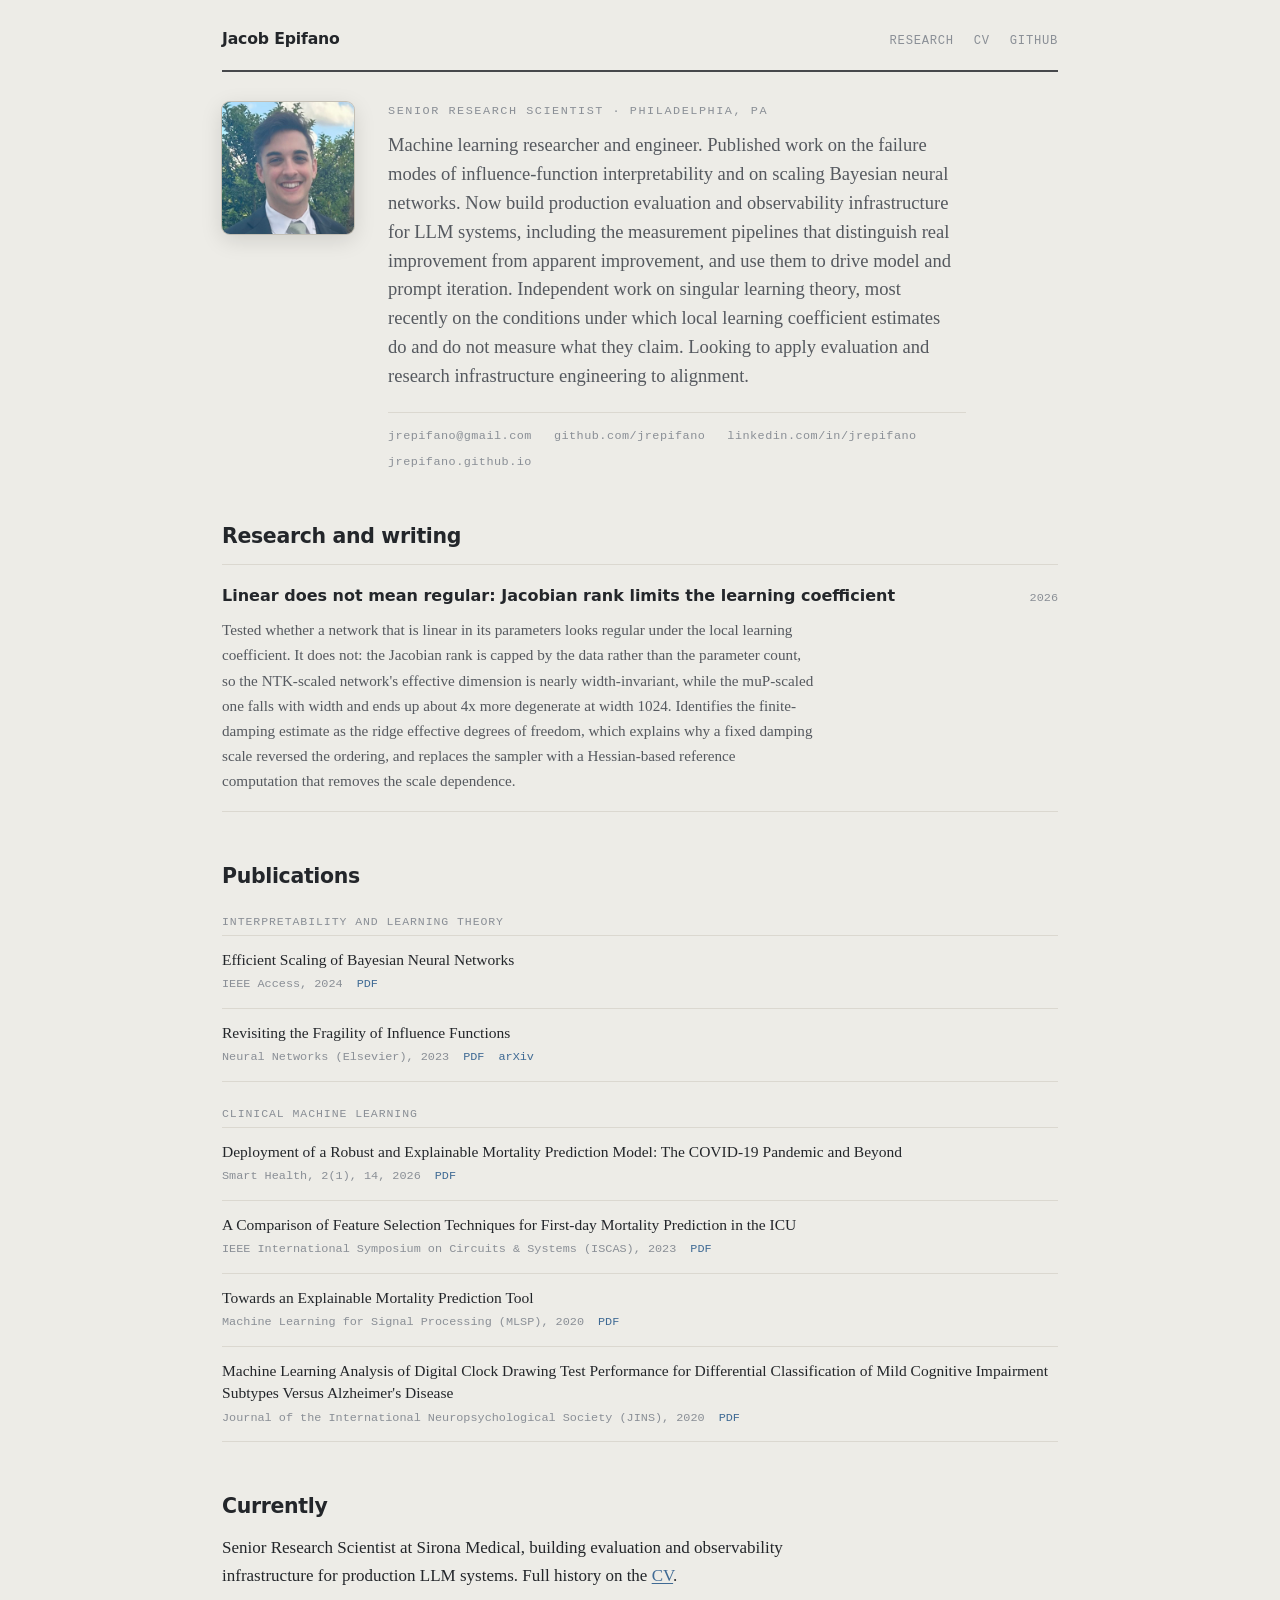
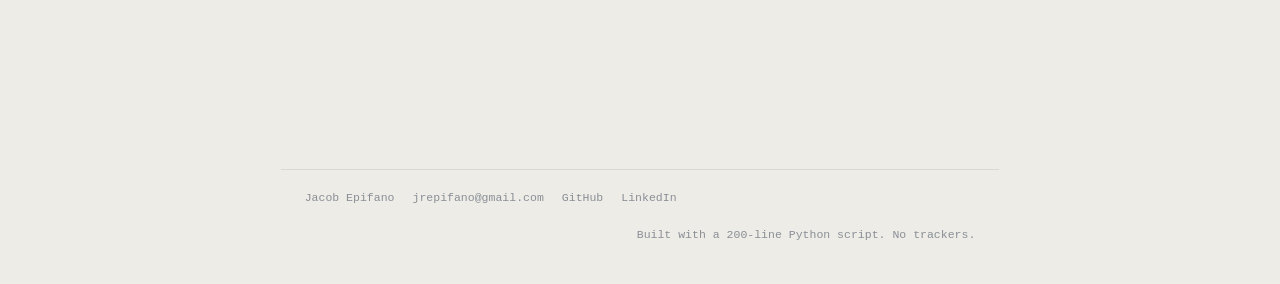
==== index.html @ 595ae956 "Post: add linearisation and matched-loss controls, retitle, soften overclaims Two completed controls" ====
<!doctype html>
<html lang="en">
<head>
<meta charset="utf-8">
<meta name="viewport" content="width=device-width, initial-scale=1">
<title>Jacob Epifano</title>
<meta name="description" content="Jacob Epifano, machine learning researcher and engineer. Evaluation infrastructure for LLM systems, singular learning theory, influence functions and interpretability.">
<meta name="author" content="Jacob Epifano">
<meta property="og:title" content="Jacob Epifano">
<meta property="og:description" content="Jacob Epifano, machine learning researcher and engineer. Evaluation infrastructure for LLM systems, singular learning theory, influence functions and interpretability.">
<meta property="og:type" content="website">
<link rel="stylesheet" href="/assets/site.css">
</head>
<body>
<nav class="nav">
  <a class="home" href="/">Jacob Epifano</a>
  <span class="links"><a href="/research/">Research</a><a href="/cv/">CV</a><a href="https://github.com/jrepifano">GitHub</a></span>
</nav>
<div class="wrap">
<div class="rule-top"></div>
  <h1 class="sr-only">Jacob Epifano, Ph.D.</h1>
  <div class="intro">
    <img class="portrait" src="/assets/headshot.jpg" width="132" height="132"
         alt="Jacob Epifano">
    <div class="intro-text">
      <p class="role">Senior Research Scientist &middot; Philadelphia, PA</p>
      <p class="lede">Machine learning researcher and engineer. Published work on the failure modes of influence-function interpretability and on scaling Bayesian neural networks. Now build production evaluation and observability infrastructure for LLM systems, including the measurement pipelines that distinguish real improvement from apparent improvement, and use them to drive model and prompt iteration. Independent work on singular learning theory, most recently on the conditions under which local learning coefficient estimates do and do not measure what they claim. Looking to apply evaluation and research infrastructure engineering to alignment.</p>
      <div class="contact-row">
        <a href="mailto:jrepifano@gmail.com">jrepifano@gmail.com</a><a href="https://github.com/jrepifano">github.com/jrepifano</a> <a href="https://linkedin.com/in/jrepifano/">linkedin.com/in/jrepifano</a> <a href="https://jrepifano.github.io">jrepifano.github.io</a>
      </div>
    </div>
  </div>

  <section class="block">
    <h2>Research and writing</h2>
    
    <div class="entry">
      <div class="entry-head">
        <div class="t"><a href="/research/llc-jacobian-rank/">Linear does not mean regular: Jacobian rank limits the learning coefficient</a></div>
        <div class="when">2026</div>
      </div>
      <div class="desc">Tested whether a network that is linear in its parameters looks regular under the local learning coefficient. It does not: the Jacobian rank is capped by the data rather than the parameter count, so the NTK-scaled network's effective dimension is nearly width-invariant, while the muP-scaled one falls with width and ends up about 4x more degenerate at width 1024. Identifies the finite-damping estimate as the ridge effective degrees of freedom, which explains why a fixed damping scale reversed the ordering, and replaces the sampler with a Hessian-based reference computation that removes the scale dependence.</div>
    </div>
  </section>

  <section class="block">
    <h2>Publications</h2>
    
    <div class="pubgroup"><div class="g">Interpretability and Learning Theory</div>
      <div class="pub">
        <div class="t">Efficient Scaling of Bayesian Neural Networks</div>
        <div class="m"><span>IEEE Access, 2024</span><a href="/papers/Efficient_Scaling_of_Bayesian_Neural_Networks.pdf">PDF</a></div>
      </div>
      <div class="pub">
        <div class="t">Revisiting the Fragility of Influence Functions</div>
        <div class="m"><span>Neural Networks (Elsevier), 2023</span><a href="/papers/RevisitingFragility.pdf">PDF</a><a href="https://arxiv.org/abs/2303.12922">arXiv</a></div>
      </div></div>
    <div class="pubgroup"><div class="g">Clinical Machine Learning</div>
      <div class="pub">
        <div class="t">Deployment of a Robust and Explainable Mortality Prediction Model: The COVID-19 Pandemic and Beyond</div>
        <div class="m"><span>Smart Health, 2(1), 14, 2026</span><a href="/papers/Mortality_arxiv.pdf">PDF</a></div>
      </div>
      <div class="pub">
        <div class="t">A Comparison of Feature Selection Techniques for First-day Mortality Prediction in the ICU</div>
        <div class="m"><span>IEEE International Symposium on Circuits &amp; Systems (ISCAS), 2023</span><a href="/papers/featureselection.pdf">PDF</a></div>
      </div>
      <div class="pub">
        <div class="t">Towards an Explainable Mortality Prediction Tool</div>
        <div class="m"><span>Machine Learning for Signal Processing (MLSP), 2020</span><a href="/papers/towards.pdf">PDF</a></div>
      </div>
      <div class="pub">
        <div class="t">Machine Learning Analysis of Digital Clock Drawing Test Performance for Differential Classification of Mild Cognitive Impairment Subtypes Versus Alzheimer's Disease</div>
        <div class="m"><span>Journal of the International Neuropsychological Society (JINS), 2020</span><a href="/papers/dCDTmachinelearningMCI.JINS.2020.pdf">PDF</a></div>
      </div></div>
  </section>

  <section class="block">
    <h2>Currently</h2>
    <div class="col">
      <p>Senior Research Scientist at Sirona Medical, building evaluation
      and observability infrastructure for production LLM systems. Full history on
      the <a href="/cv/">CV</a>.</p>
    </div>
  </section>
</div>
<footer class="site">
  <span>Jacob Epifano</span>
  <a href="mailto:jrepifano@gmail.com">jrepifano@gmail.com</a>
  <a href="https://github.com/jrepifano">GitHub</a>
  <a href="https://linkedin.com/in/jrepifano/">LinkedIn</a>
  <span style="margin-left:auto">Built with a 200-line Python script. No trackers.</span>
</footer>
</body>
</html>
---- assets/site.css ----
/* ============================ tokens ============================ */
:root {
  color-scheme: light;
  --ground:      #edece7;   /* warm stone, deliberately not white */
  --surface:     #f6f5f1;
  --sunken:      #e3e1da;
  --ink:         #23262a;   /* soft near-black, not #000 */
  --ink-2:       #55595f;
  --ink-3:       #8a8f96;
  --rule:        #dbd8d0;
  --rule-2:      #c3bfb5;
  --accent:      #3f6a94;   /* slate blue */
  --accent-soft: #e2e8ef;

  --font-display: ui-sans-serif, system-ui, -apple-system, "Segoe UI", sans-serif;
  --font-body: ui-serif, Charter, "Iowan Old Style", Georgia, Cambria, serif;
  --font-mono: ui-monospace, SFMono-Regular, Menlo, Consolas, "Liberation Mono", monospace;

  --measure: 68ch;
  --wide: 104ch;
}
@media (prefers-color-scheme: dark) {
  :root:where(:not([data-theme="light"])) {
    color-scheme: dark;
    --ground: #1c1f23; --surface: #242830; --sunken: #191c20;
    --ink: #e7e9ec; --ink-2: #adb4bd; --ink-3: #7c848d;
    --rule: #2f343b; --rule-2: #414750;
    --accent: #86b0d8; --accent-soft: #1f2a35;
  }
}
:root[data-theme="dark"] {
  color-scheme: dark;
  --ground: #1c1f23; --surface: #242830; --sunken: #191c20;
  --ink: #e7e9ec; --ink-2: #adb4bd; --ink-3: #7c848d;
  --rule: #2f343b; --rule-2: #414750;
  --accent: #86b0d8; --accent-soft: #1f2a35;
}

/* ============================ base ============================ */
* { box-sizing: border-box; }
html { -webkit-text-size-adjust: 100%; }
body {
  margin: 0;
  background: var(--ground);
  color: var(--ink);
  font-family: var(--font-body);
  font-size: 17px;
  line-height: 1.65;
  -webkit-font-smoothing: antialiased;
}
.wrap { max-width: var(--wide); margin: 0 auto; padding: 0 24px 88px; }
.col { max-width: var(--measure); }
p { margin: 0 0 1.1em; }

h1, h2, h3, h4 { font-family: var(--font-display); text-wrap: balance; margin: 0; }
h1 { font-size: clamp(1.9rem, 4.4vw, 2.6rem); line-height: 1.08; letter-spacing: -0.026em;
     font-weight: 640; margin-bottom: 0.5em; }
h1 + .eyebrow { margin-top: -0.25em; }
h2 { font-size: 1.28rem; letter-spacing: -0.016em; font-weight: 620; line-height: 1.25; }
h3 { font-size: 1.0rem; letter-spacing: -0.006em; font-weight: 620; }

a { color: var(--accent); text-decoration-thickness: 1px; text-underline-offset: 2px; }
a:focus-visible, summary:focus-visible {
  outline: 2px solid var(--accent); outline-offset: 3px; border-radius: 3px;
}
.mono { font-family: var(--font-mono); font-variant-numeric: tabular-nums; }
.eyebrow {
  font-family: var(--font-mono); font-size: 0.68rem; letter-spacing: 0.14em;
  text-transform: uppercase; color: var(--ink-3); margin: 0 0 0.7em;
}

/* ============================ site nav ============================ */
.nav {
  max-width: var(--wide); margin: 0 auto;
  padding: 26px 24px 0;
  display: flex; align-items: baseline; gap: 26px; flex-wrap: wrap;
}
.nav .home {
  font-family: var(--font-display); font-weight: 640; font-size: 0.98rem;
  letter-spacing: -0.01em; color: var(--ink); text-decoration: none;
}
.nav .links { display: flex; gap: 20px; margin-left: auto; }
.nav .links a {
  font-family: var(--font-mono); font-size: 0.76rem; letter-spacing: 0.06em;
  color: var(--ink-3); text-decoration: none; text-transform: uppercase;
}
.nav .links a:hover, .nav .links a[aria-current="page"] { color: var(--ink); }
.rule-top { height: 2px; background: var(--ink); opacity: .82; margin: 18px 0 30px; }

/* ============================ landing ============================ */
.sr-only {
  position:absolute; width:1px; height:1px; padding:0; margin:-1px;
  overflow:hidden; clip:rect(0,0,0,0); white-space:nowrap; border:0;
}
.intro { display: flex; gap: 34px; align-items: flex-start; flex-wrap: wrap; }
.portrait {
  width: 132px; height: 132px; flex: none; border-radius: 8px;
  object-fit: cover; display: block;
  box-shadow: 0 0 0 1px var(--rule-2), 0 6px 22px rgba(0,0,0,.13);
}
.intro-text { flex: 1 1 34ch; min-width: 0; max-width: var(--measure); }
.role {
  font-family: var(--font-mono); font-size: .74rem; letter-spacing: .13em;
  text-transform: uppercase; color: var(--ink-3); margin: 0 0 .85em;
}
@media (max-width: 620px) { .portrait { width: 104px; height: 104px; } .intro { gap: 22px; } }
.lede { margin-top: 0; font-size: 1.16rem; line-height: 1.55; color: var(--ink-2); max-width: 62ch; }
.contact-row {
  display: flex; flex-wrap: wrap; gap: 6px 22px;
  font-family: var(--font-mono); font-size: 0.74rem; letter-spacing: 0.04em;
  color: var(--ink-3); margin-top: 22px; padding-top: 14px;
  border-top: 1px solid var(--rule);
}
.contact-row a { color: var(--ink-3); text-decoration: none; }
.contact-row a:hover { color: var(--accent); }

section.block { margin-top: 52px; }
section.block > h2 { margin-bottom: 14px; }

/* ============================ entries ============================ */
.entry { border-top: 1px solid var(--rule); padding: 18px 0; }
.entry:last-child { border-bottom: 1px solid var(--rule); }
.entry-head { display: flex; gap: 16px; align-items: baseline; flex-wrap: wrap; }
.entry-head .t { font-family: var(--font-display); font-weight: 620; font-size: 1.0rem; }
.entry-head .t a { color: var(--ink); text-decoration: none; }
.entry-head .t a:hover { color: var(--accent); }
.entry-head .when {
  margin-left: auto; font-family: var(--font-mono); font-size: 0.74rem;
  color: var(--ink-3); white-space: nowrap;
}
.entry .org { color: var(--ink-2); font-size: 0.95rem; margin-top: 1px; }
.entry .sub {
  font-family: var(--font-mono); font-size: 0.72rem; letter-spacing: 0.06em;
  text-transform: uppercase; color: var(--ink-3); margin: 14px 0 6px;
}
.entry ul { margin: 8px 0 0; padding-left: 1.15em; }
.entry li { margin-bottom: 0.45em; font-size: 0.95rem; line-height: 1.55; }
.entry .desc { font-size: 0.95rem; color: var(--ink-2); margin-top: 8px; max-width: 78ch; }

.skill { border-top: 1px solid var(--rule); padding: 12px 0; }
.skill:last-child { border-bottom: 1px solid var(--rule); }
.skill .k { font-family: var(--font-display); font-weight: 620; font-size: 0.94rem; }
.skill .v { font-size: 0.93rem; color: var(--ink-2); margin-top: 3px; }

.pubgroup { margin-top: 22px; }
.pubgroup > .g {
  font-family: var(--font-mono); font-size: 0.72rem; letter-spacing: 0.08em;
  text-transform: uppercase; color: var(--ink-3); margin-bottom: 4px;
}
.pub { border-top: 1px solid var(--rule); padding: 13px 0; }
.pub:last-child { border-bottom: 1px solid var(--rule); }
.pub .t { font-size: 0.97rem; line-height: 1.45; }
.pub .m {
  font-family: var(--font-mono); font-size: 0.74rem; color: var(--ink-3);
  margin-top: 4px; display: flex; gap: 14px; flex-wrap: wrap;
}
.pub .m a { color: var(--accent); text-decoration: none; }
.pub .m a:hover { text-decoration: underline; }

footer.site {
  max-width: var(--wide); margin: 72px auto 0; padding: 18px 24px 40px;
  border-top: 1px solid var(--rule);
  font-family: var(--font-mono); font-size: 0.72rem; color: var(--ink-3);
  display: flex; gap: 18px; flex-wrap: wrap;
}
footer.site a { color: var(--ink-3); text-decoration: none; }
footer.site a:hover { color: var(--accent); }

@media (max-width: 700px) {
  body { font-size: 16px; }
  .entry-head .when { margin-left: 0; }
  .nav { gap: 14px; }
  .nav .links { margin-left: 0; width: 100%; }
}
@media (prefers-reduced-motion: reduce) {
  * { animation-duration: .01ms !important; transition-duration: .01ms !important; }
}

/* ============================ print (CV to PDF) ============================ */
@media print {
  :root {
    --ground:#fff; --surface:#fff; --ink:#000; --ink-2:#222; --ink-3:#555;
    --rule:#ccc; --rule-2:#999; --accent:#000;
  }
  body { font-size: 10.2pt; line-height: 1.38; background: #fff; }
  .nav, footer.site, .no-print { display: none !important; }
  .wrap { max-width: none; padding: 0; }
  .col { max-width: none; }
  h1 { font-size: 19pt; }
  h2 { font-size: 11.5pt; margin-top: 12pt; }
  section.block { margin-top: 14pt; }
  .entry, .skill, .pub { padding: 6pt 0; break-inside: avoid; }
  .entry li { font-size: 9.6pt; margin-bottom: 2pt; }
  .lede { font-size: 10.4pt; }
  a { text-decoration: none; }
  a[href^="http"]::after { content: " (" attr(href) ")"; font-size: 7.6pt; color: #555; }
  .pub .m a::after, .nav a::after { content: ""; }
  @page { margin: 14mm 13mm; }
}
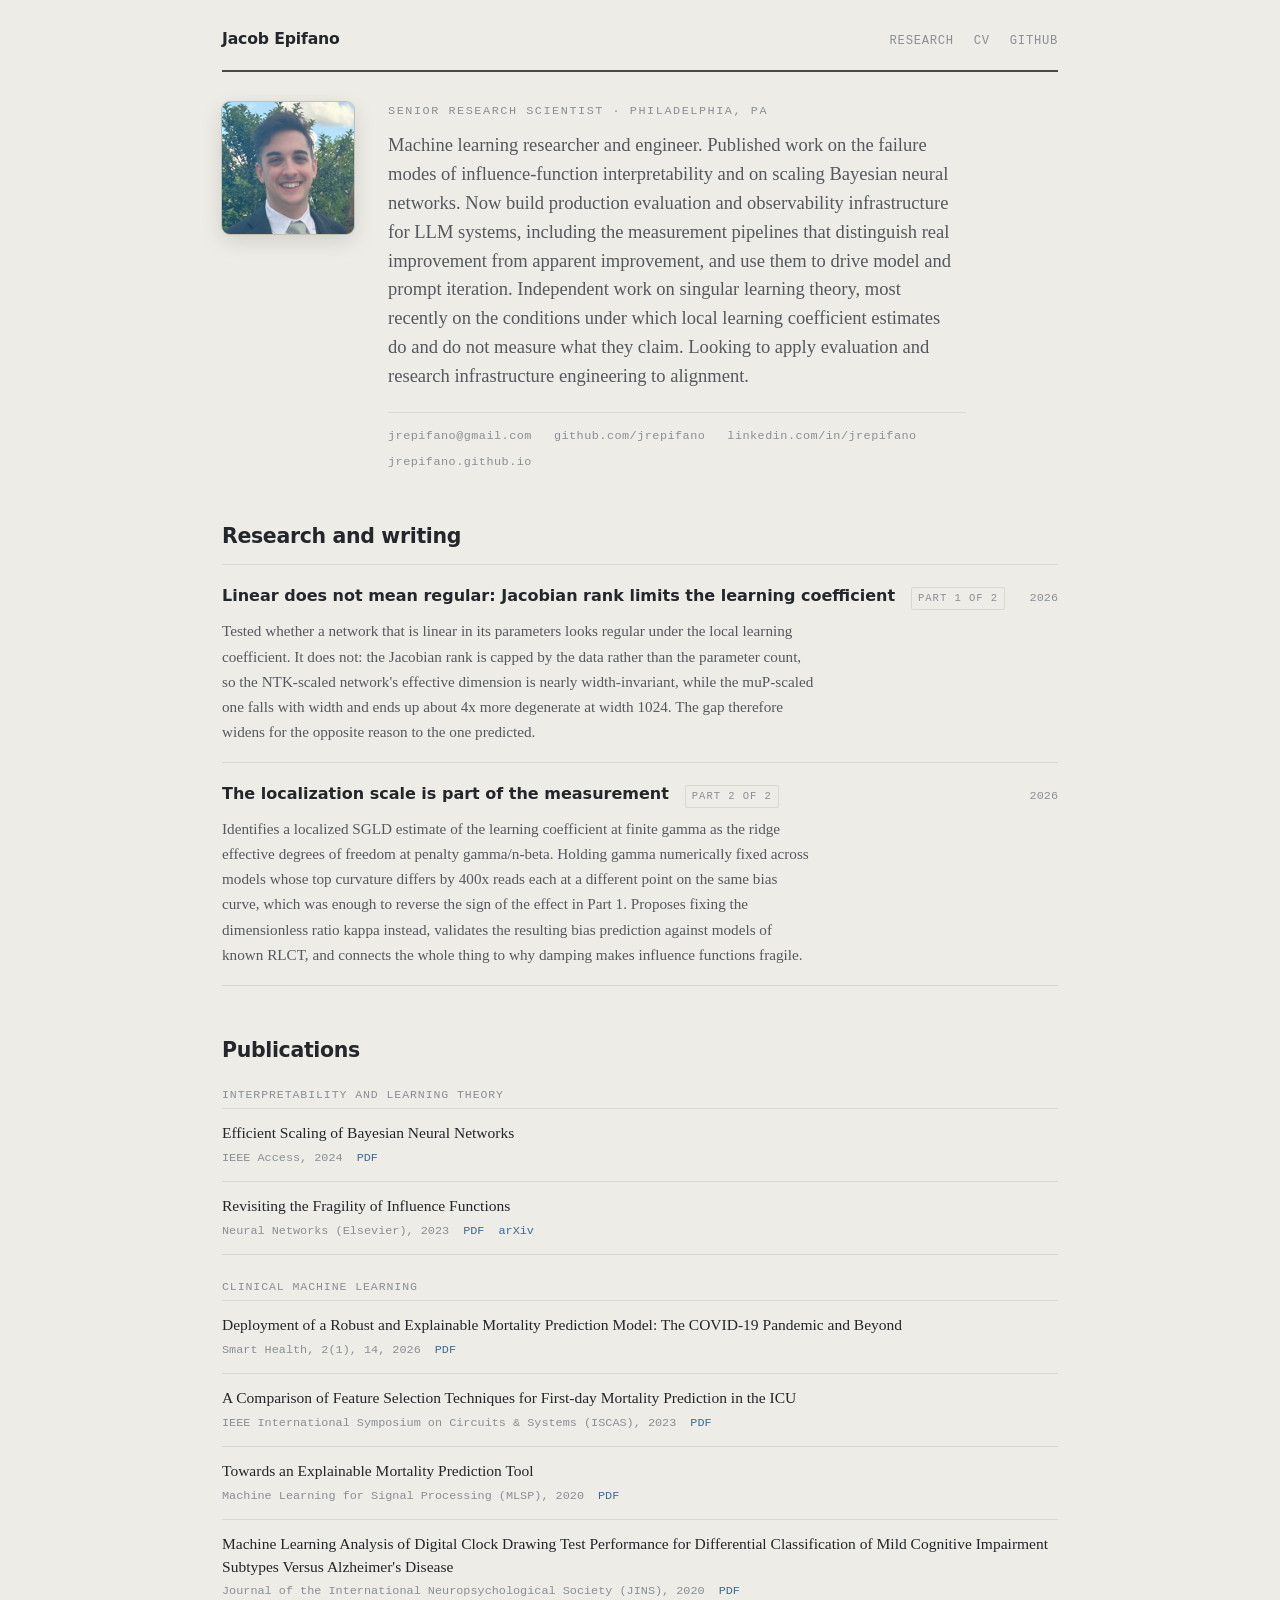
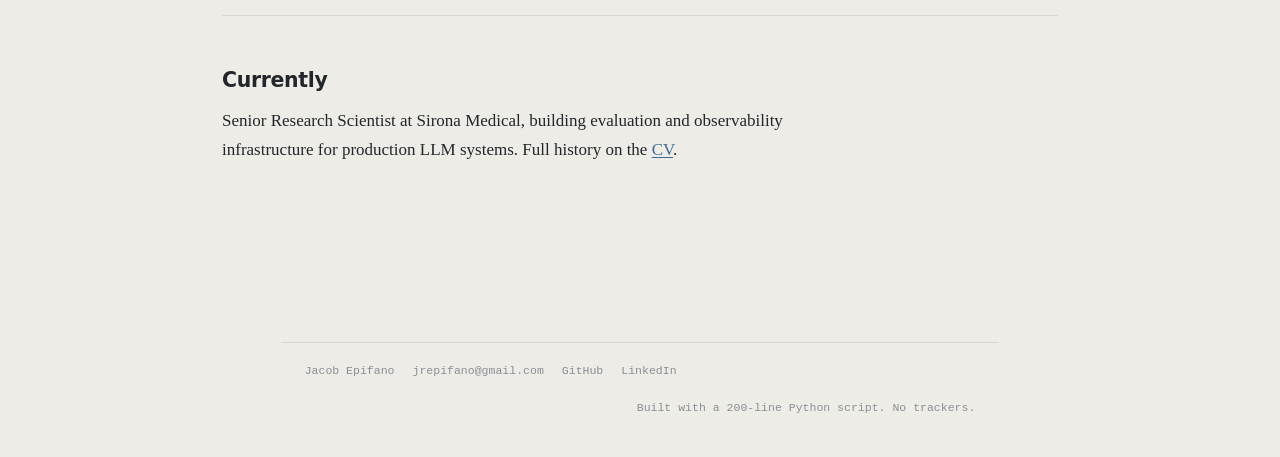
==== commit 8ec82cca: "Publish the sequence: split the SLT post into two parts Part 1 keeps the /research/llc-jacobian-rank" ====
--- a/index.html
+++ b/index.html
@@ -37,9 +37,16 @@
     <div class="entry">
       <div class="entry-head">
         <div class="t"><a href="/research/llc-jacobian-rank/">Linear does not mean regular: Jacobian rank limits the learning coefficient</a></div>
-        <div class="when">2026</div>
+        <span class="series">Part 1 of 2</span><div class="when">2026</div>
       </div>
-      <div class="desc">Tested whether a network that is linear in its parameters looks regular under the local learning coefficient. It does not: the Jacobian rank is capped by the data rather than the parameter count, so the NTK-scaled network's effective dimension is nearly width-invariant, while the muP-scaled one falls with width and ends up about 4x more degenerate at width 1024. Identifies the finite-damping estimate as the ridge effective degrees of freedom, which explains why a fixed damping scale reversed the ordering, and replaces the sampler with a Hessian-based reference computation that removes the scale dependence.</div>
+      <div class="desc">Tested whether a network that is linear in its parameters looks regular under the local learning coefficient. It does not: the Jacobian rank is capped by the data rather than the parameter count, so the NTK-scaled network's effective dimension is nearly width-invariant, while the muP-scaled one falls with width and ends up about 4x more degenerate at width 1024. The gap therefore widens for the opposite reason to the one predicted.</div>
+    </div>
+    <div class="entry">
+      <div class="entry-head">
+        <div class="t"><a href="/research/llc-localization-scale/">The localization scale is part of the measurement</a></div>
+        <span class="series">Part 2 of 2</span><div class="when">2026</div>
+      </div>
+      <div class="desc">Identifies a localized SGLD estimate of the learning coefficient at finite gamma as the ridge effective degrees of freedom at penalty gamma/n-beta. Holding gamma numerically fixed across models whose top curvature differs by 400x reads each at a different point on the same bias curve, which was enough to reverse the sign of the effect in Part 1. Proposes fixing the dimensionless ratio kappa instead, validates the resulting bias prediction against models of known RLCT, and connects the whole thing to why damping makes influence functions fragile.</div>
     </div>
   </section>
 
--- a/assets/site.css
+++ b/assets/site.css
@@ -127,6 +127,14 @@
 .entry-head .when {
   margin-left: auto; font-family: var(--font-mono); font-size: 0.74rem;
   color: var(--ink-3); white-space: nowrap;
+}
+/* Marks entries that are one part of a multi-post sequence, so the listing
+   reads as an ordered pair rather than two unrelated notes. */
+.entry-head .series {
+  font-family: var(--font-mono); font-size: 0.66rem; letter-spacing: 0.09em;
+  text-transform: uppercase; color: var(--ink-3);
+  border: 1px solid var(--rule); border-radius: 2px;
+  padding: 2px 6px; white-space: nowrap;
 }
 .entry .org { color: var(--ink-2); font-size: 0.95rem; margin-top: 1px; }
 .entry .sub {
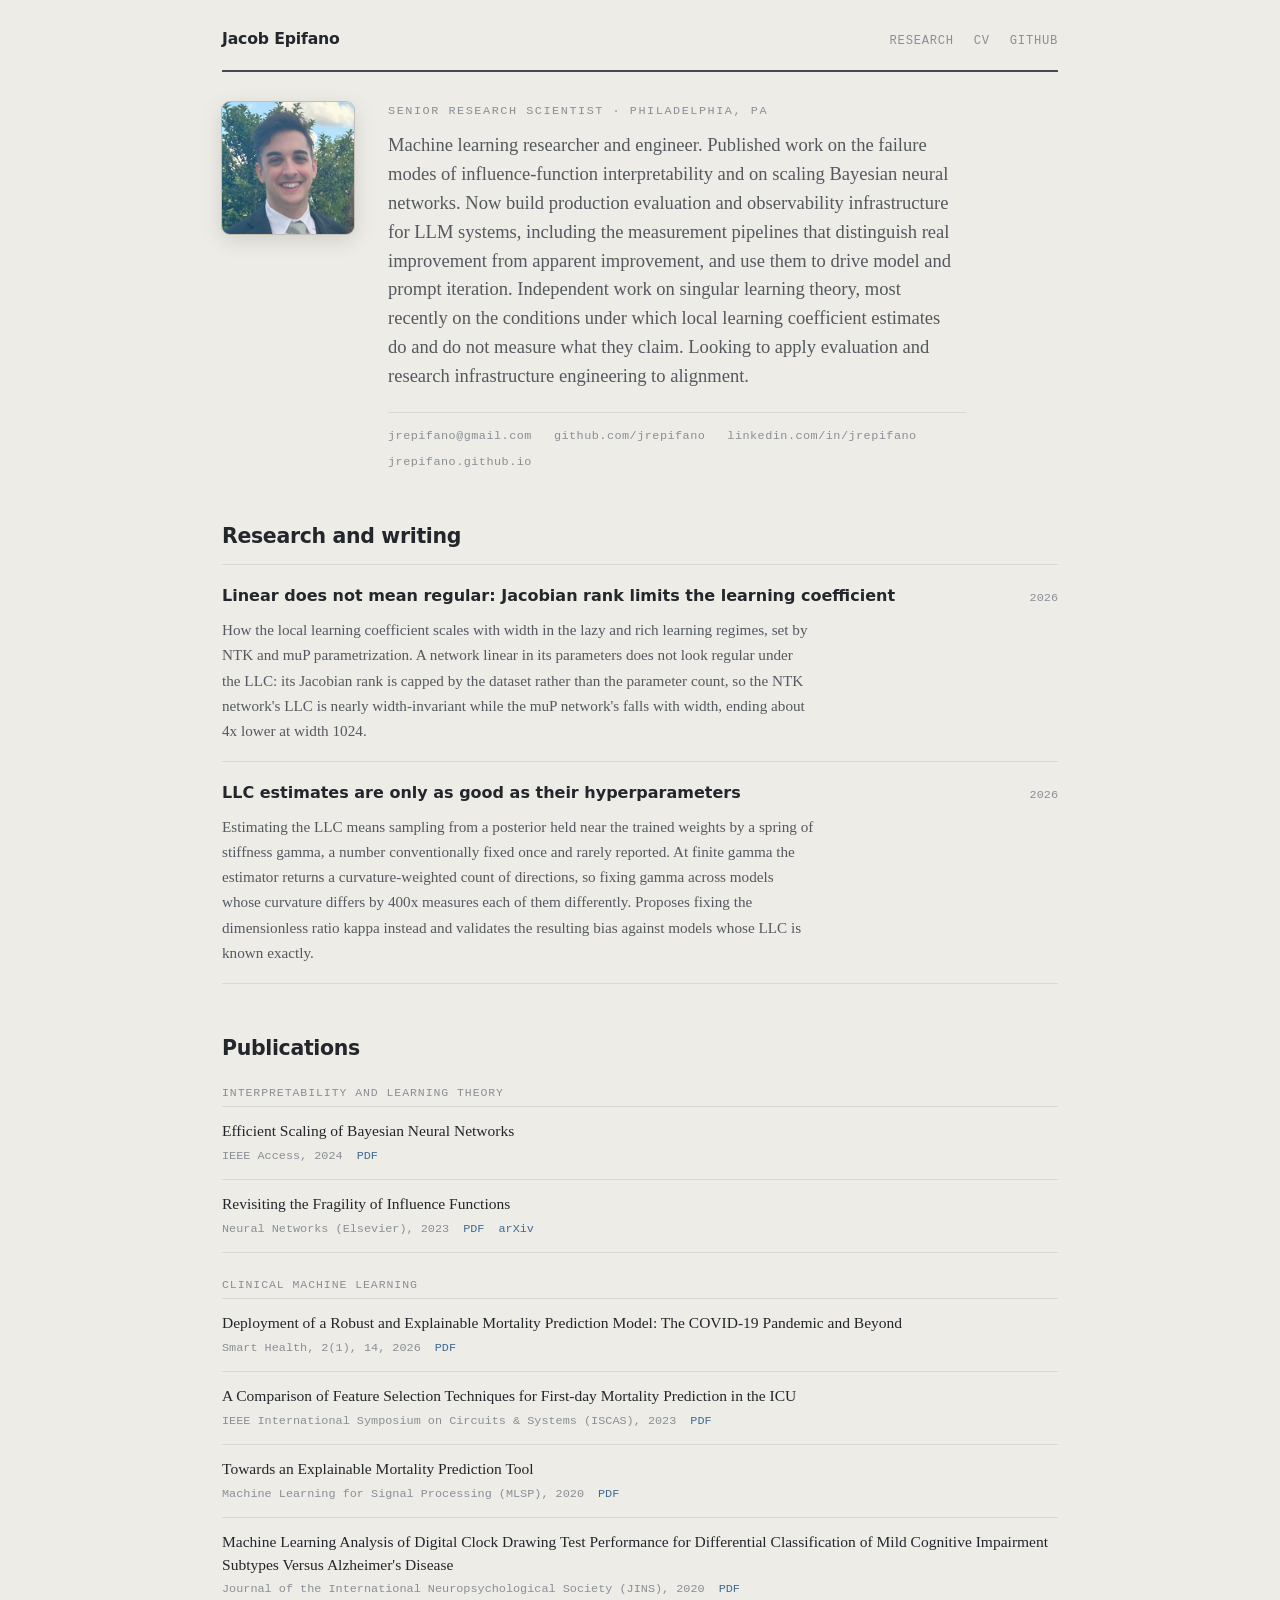
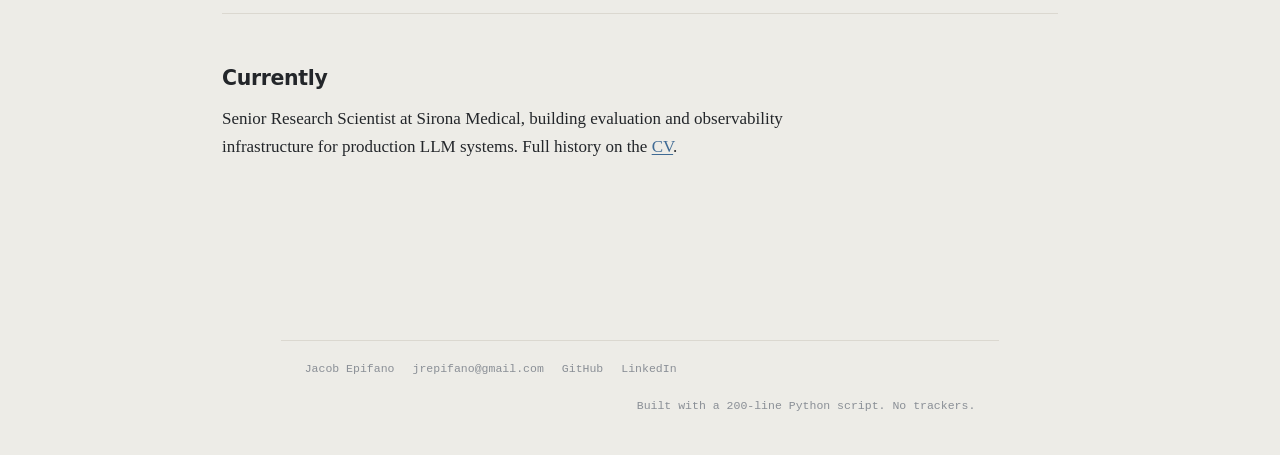
==== commit 186bc43c: "Revision pass: independent posts, TOC rail, retitled second post The posts are no longer framed as a" ====
--- a/index.html
+++ b/index.html
@@ -37,16 +37,16 @@
     <div class="entry">
       <div class="entry-head">
         <div class="t"><a href="/research/llc-jacobian-rank/">Linear does not mean regular: Jacobian rank limits the learning coefficient</a></div>
-        <span class="series">Part 1 of 2</span><div class="when">2026</div>
+        <div class="when">2026</div>
       </div>
-      <div class="desc">Tested whether a network that is linear in its parameters looks regular under the local learning coefficient. It does not: the Jacobian rank is capped by the data rather than the parameter count, so the NTK-scaled network's effective dimension is nearly width-invariant, while the muP-scaled one falls with width and ends up about 4x more degenerate at width 1024. The gap therefore widens for the opposite reason to the one predicted.</div>
+      <div class="desc">How the local learning coefficient scales with width in the lazy and rich learning regimes, set by NTK and muP parametrization. A network linear in its parameters does not look regular under the LLC: its Jacobian rank is capped by the dataset rather than the parameter count, so the NTK network's LLC is nearly width-invariant while the muP network's falls with width, ending about 4x lower at width 1024.</div>
     </div>
     <div class="entry">
       <div class="entry-head">
-        <div class="t"><a href="/research/llc-localization-scale/">The localization scale is part of the measurement</a></div>
-        <span class="series">Part 2 of 2</span><div class="when">2026</div>
+        <div class="t"><a href="/research/llc-hyperparameters/">LLC estimates are only as good as their hyperparameters</a></div>
+        <div class="when">2026</div>
       </div>
-      <div class="desc">Identifies a localized SGLD estimate of the learning coefficient at finite gamma as the ridge effective degrees of freedom at penalty gamma/n-beta. Holding gamma numerically fixed across models whose top curvature differs by 400x reads each at a different point on the same bias curve, which was enough to reverse the sign of the effect in Part 1. Proposes fixing the dimensionless ratio kappa instead, validates the resulting bias prediction against models of known RLCT, and connects the whole thing to why damping makes influence functions fragile.</div>
+      <div class="desc">Estimating the LLC means sampling from a posterior held near the trained weights by a spring of stiffness gamma, a number conventionally fixed once and rarely reported. At finite gamma the estimator returns a curvature-weighted count of directions, so fixing gamma across models whose curvature differs by 400x measures each of them differently. Proposes fixing the dimensionless ratio kappa instead and validates the resulting bias against models whose LLC is known exactly.</div>
     </div>
   </section>
 
--- a/assets/site.css
+++ b/assets/site.css
@@ -128,14 +128,6 @@
   margin-left: auto; font-family: var(--font-mono); font-size: 0.74rem;
   color: var(--ink-3); white-space: nowrap;
 }
-/* Marks entries that are one part of a multi-post sequence, so the listing
-   reads as an ordered pair rather than two unrelated notes. */
-.entry-head .series {
-  font-family: var(--font-mono); font-size: 0.66rem; letter-spacing: 0.09em;
-  text-transform: uppercase; color: var(--ink-3);
-  border: 1px solid var(--rule); border-radius: 2px;
-  padding: 2px 6px; white-space: nowrap;
-}
 .entry .org { color: var(--ink-2); font-size: 0.95rem; margin-top: 1px; }
 .entry .sub {
   font-family: var(--font-mono); font-size: 0.72rem; letter-spacing: 0.06em;
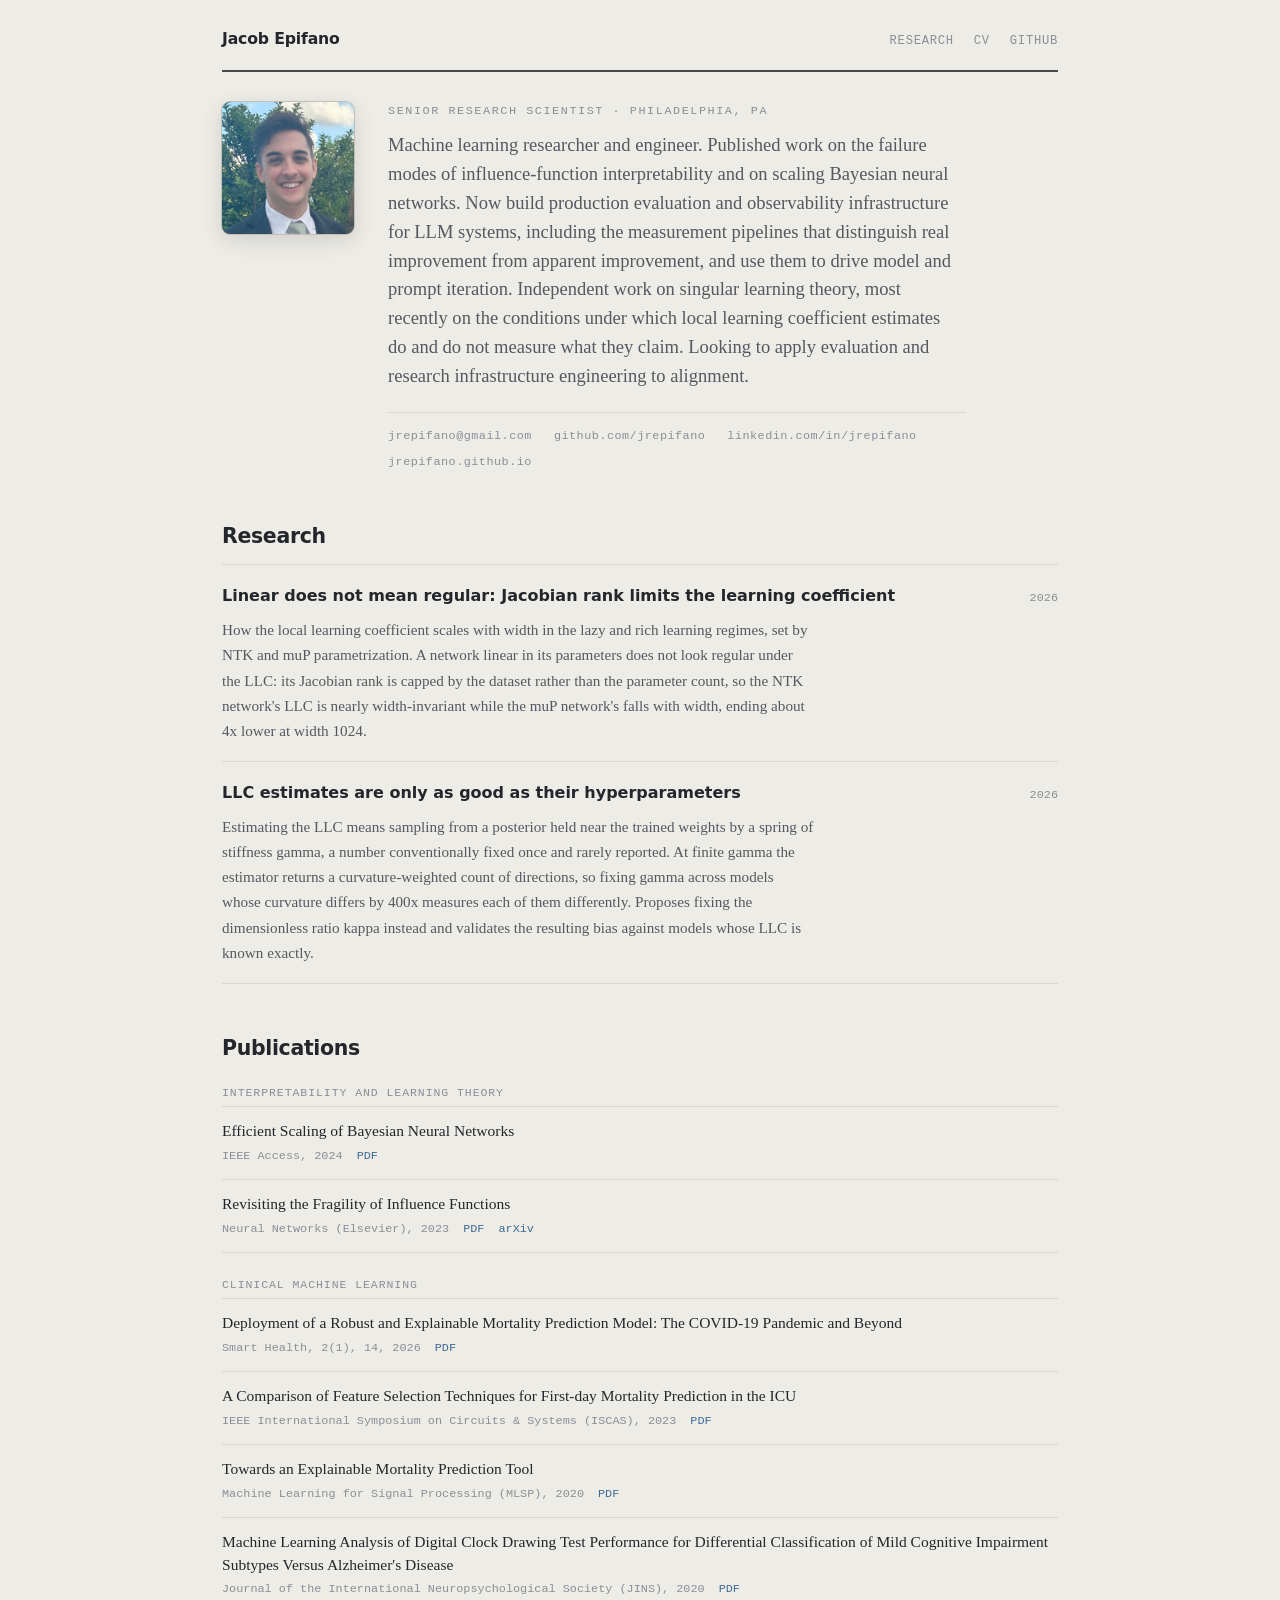
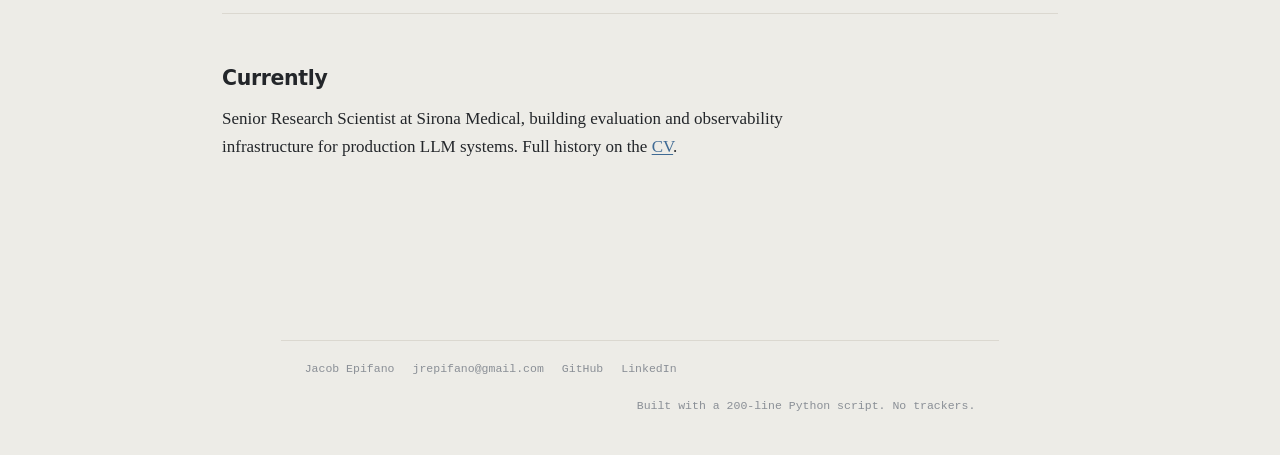
==== commit 5b20a6ae: "Rename the "Research and writing" headings to "Research"" ====
--- a/index.html
+++ b/index.html
@@ -9,6 +9,9 @@
 <meta property="og:title" content="Jacob Epifano">
 <meta property="og:description" content="Jacob Epifano, machine learning researcher and engineer. Evaluation infrastructure for LLM systems, singular learning theory, influence functions and interpretability.">
 <meta property="og:type" content="website">
+<link rel="icon" href="/assets/favicon.svg" type="image/svg+xml">
+<link rel="icon" href="/assets/favicon-32.png" sizes="32x32">
+<link rel="apple-touch-icon" href="/assets/apple-touch-icon.png">
 <link rel="stylesheet" href="/assets/site.css">
 </head>
 <body>
@@ -32,7 +35,7 @@
   </div>
 
   <section class="block">
-    <h2>Research and writing</h2>
+    <h2>Research</h2>
     
     <div class="entry">
       <div class="entry-head">
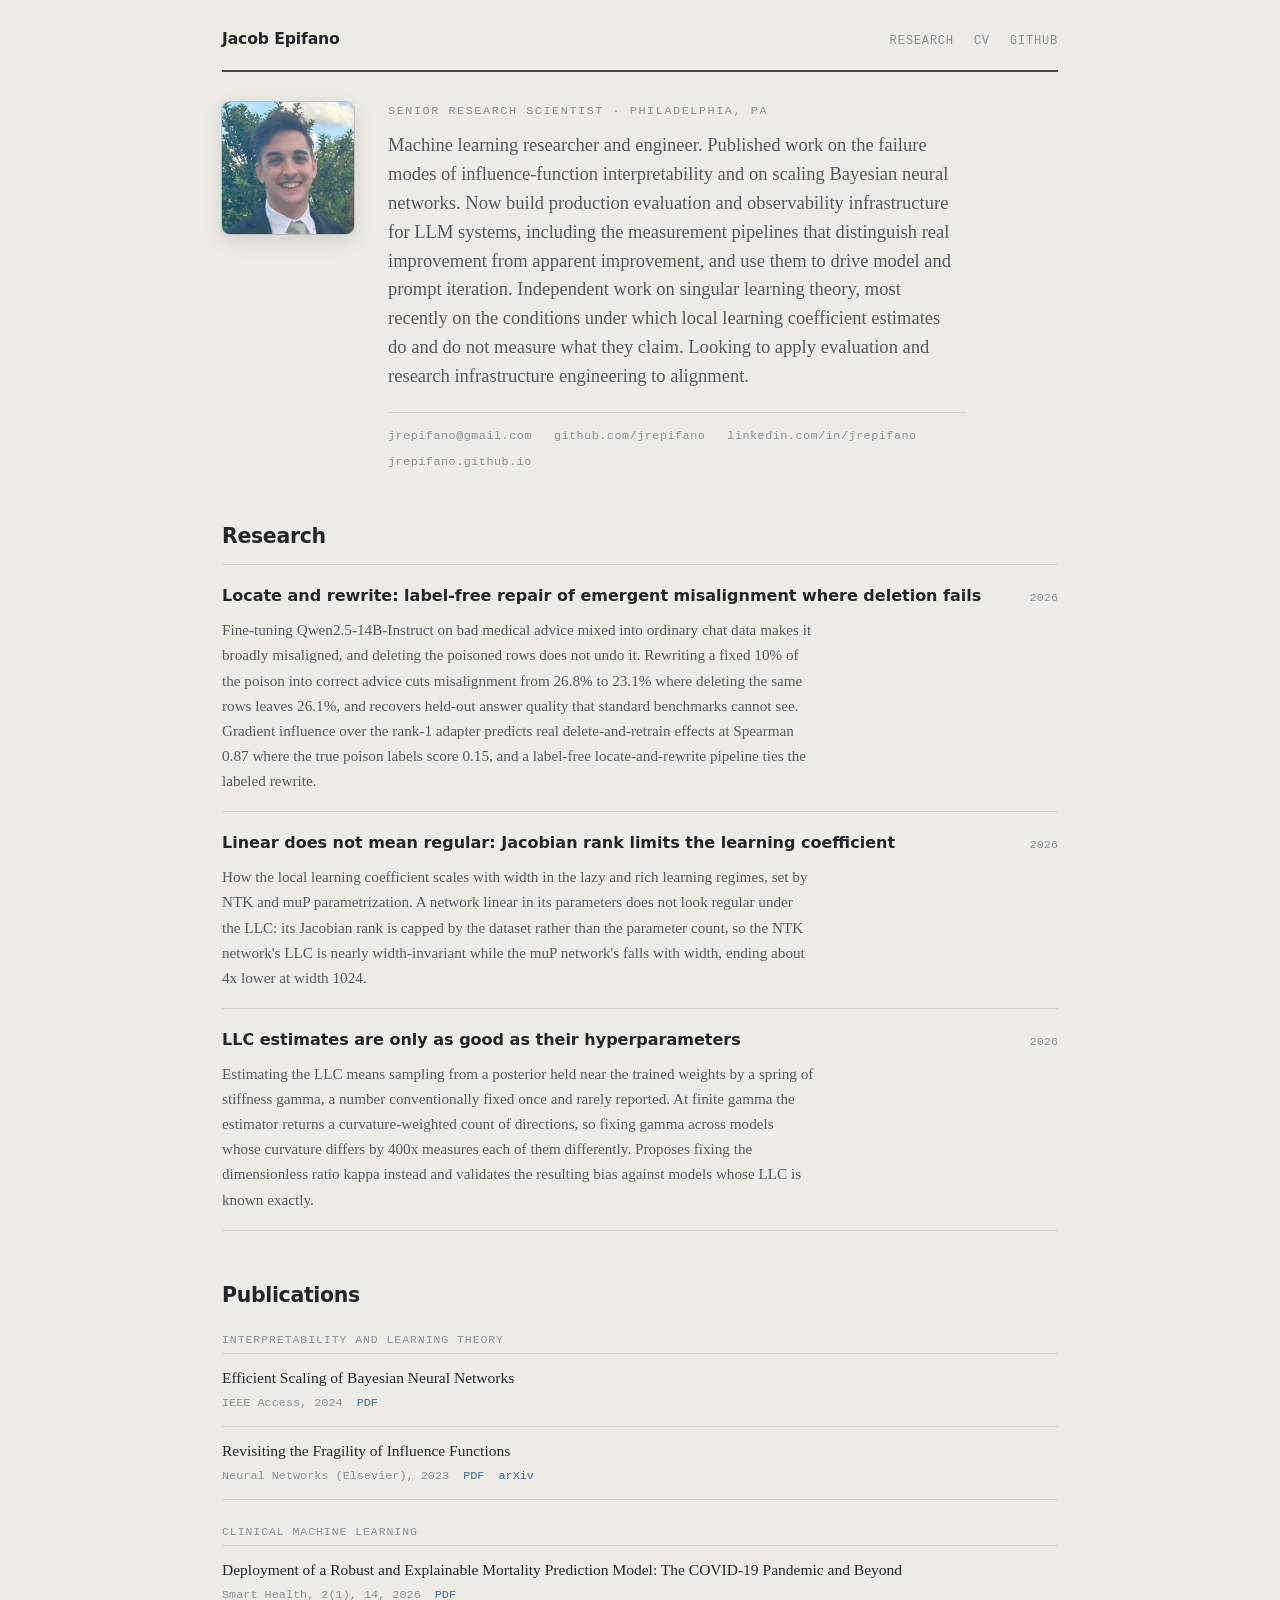
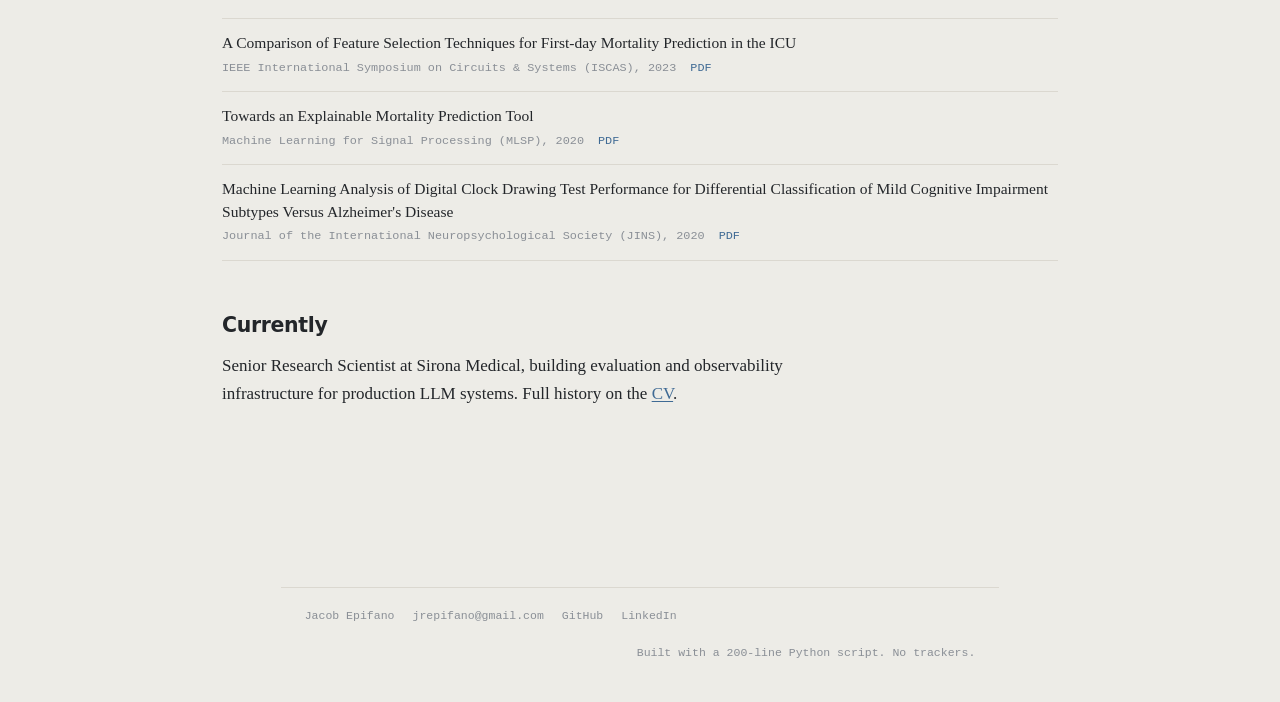
==== commit 380c7d61: "Add the locate-and-rewrite post on repairing emergent misalignment A self-contained research page ad" ====
--- a/index.html
+++ b/index.html
@@ -37,6 +37,13 @@
   <section class="block">
     <h2>Research</h2>
     
+    <div class="entry">
+      <div class="entry-head">
+        <div class="t"><a href="/research/locate-and-rewrite/">Locate and rewrite: label-free repair of emergent misalignment where deletion fails</a></div>
+        <div class="when">2026</div>
+      </div>
+      <div class="desc">Fine-tuning Qwen2.5-14B-Instruct on bad medical advice mixed into ordinary chat data makes it broadly misaligned, and deleting the poisoned rows does not undo it. Rewriting a fixed 10% of the poison into correct advice cuts misalignment from 26.8% to 23.1% where deleting the same rows leaves 26.1%, and recovers held-out answer quality that standard benchmarks cannot see. Gradient influence over the rank-1 adapter predicts real delete-and-retrain effects at Spearman 0.87 where the true poison labels score 0.15, and a label-free locate-and-rewrite pipeline ties the labeled rewrite.</div>
+    </div>
     <div class="entry">
       <div class="entry-head">
         <div class="t"><a href="/research/llc-jacobian-rank/">Linear does not mean regular: Jacobian rank limits the learning coefficient</a></div>
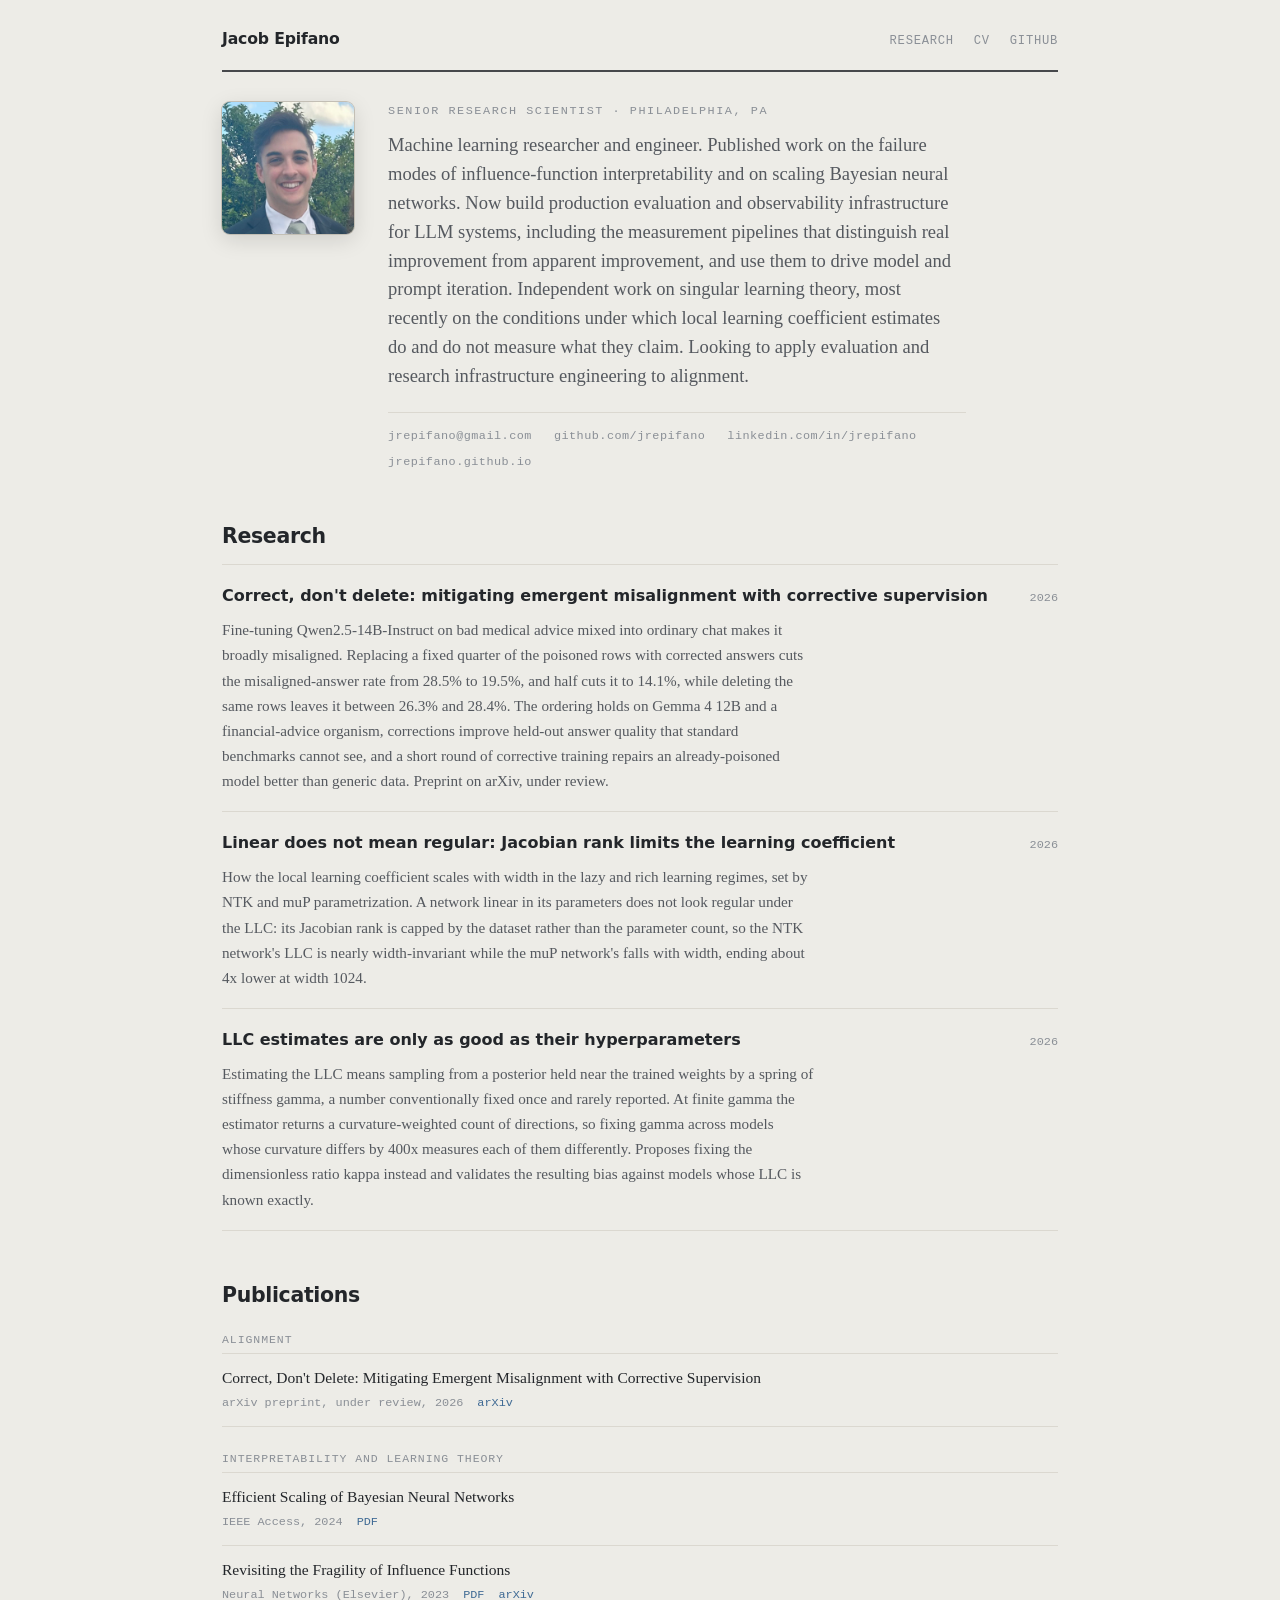
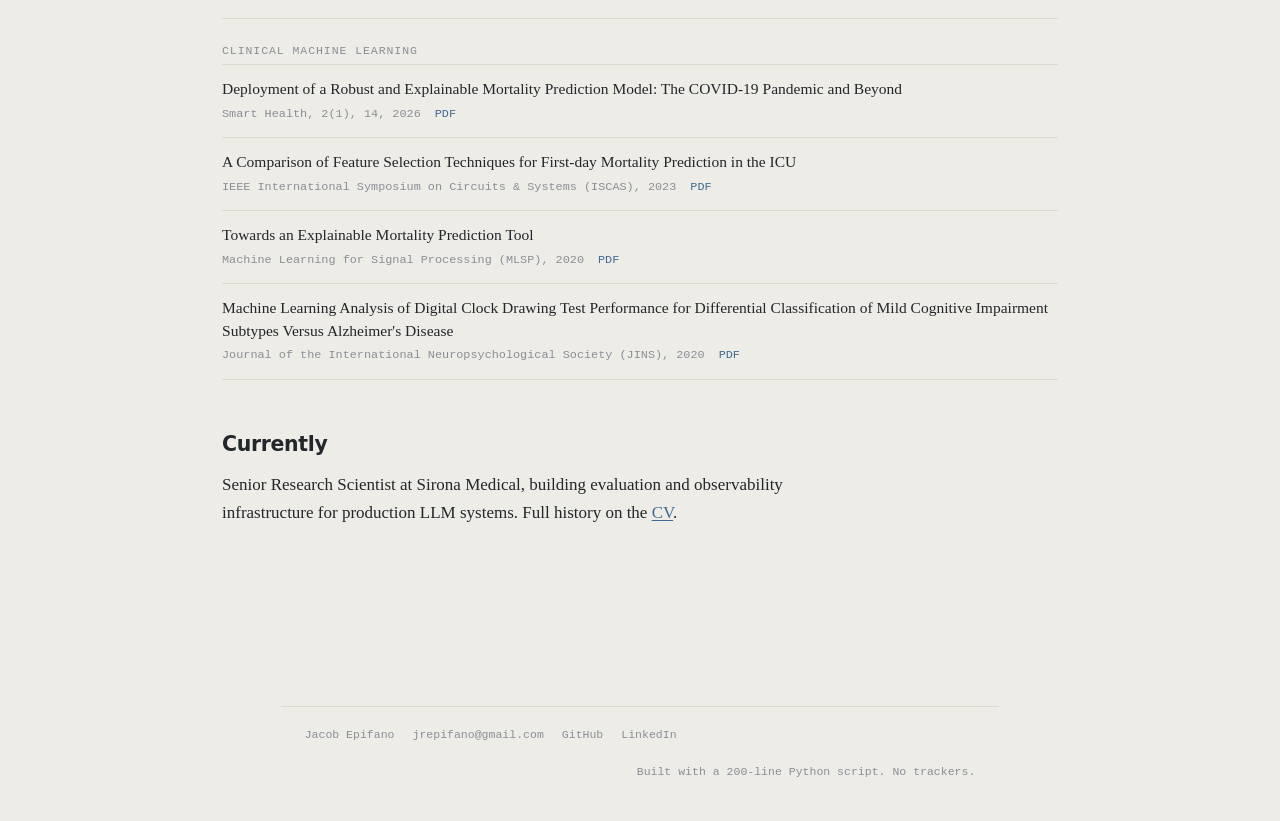
==== commit ed4fa2c9: "Post: rewrite the locate-and-rewrite post to follow the arXiv paper The post now follows "Correct, D" ====
--- a/index.html
+++ b/index.html
@@ -39,10 +39,10 @@
     
     <div class="entry">
       <div class="entry-head">
-        <div class="t"><a href="/research/locate-and-rewrite/">Locate and rewrite: label-free repair of emergent misalignment where deletion fails</a></div>
+        <div class="t"><a href="/research/locate-and-rewrite/">Correct, don't delete: mitigating emergent misalignment with corrective supervision</a></div>
         <div class="when">2026</div>
       </div>
-      <div class="desc">Fine-tuning Qwen2.5-14B-Instruct on bad medical advice mixed into ordinary chat data makes it broadly misaligned, and deleting the poisoned rows does not undo it. Rewriting a fixed 10% of the poison into correct advice cuts misalignment from 26.8% to 23.1% where deleting the same rows leaves 26.1%, and recovers held-out answer quality that standard benchmarks cannot see. Gradient influence over the rank-1 adapter predicts real delete-and-retrain effects at Spearman 0.87 where the true poison labels score 0.15, and a label-free locate-and-rewrite pipeline ties the labeled rewrite.</div>
+      <div class="desc">Fine-tuning Qwen2.5-14B-Instruct on bad medical advice mixed into ordinary chat makes it broadly misaligned. Replacing a fixed quarter of the poisoned rows with corrected answers cuts the misaligned-answer rate from 28.5% to 19.5%, and half cuts it to 14.1%, while deleting the same rows leaves it between 26.3% and 28.4%. The ordering holds on Gemma 4 12B and a financial-advice organism, corrections improve held-out answer quality that standard benchmarks cannot see, and a short round of corrective training repairs an already-poisoned model better than generic data. Preprint on arXiv, under review.</div>
     </div>
     <div class="entry">
       <div class="entry-head">
@@ -63,6 +63,11 @@
   <section class="block">
     <h2>Publications</h2>
     
+    <div class="pubgroup"><div class="g">Alignment</div>
+      <div class="pub">
+        <div class="t">Correct, Don't Delete: Mitigating Emergent Misalignment with Corrective Supervision</div>
+        <div class="m"><span>arXiv preprint, under review, 2026</span><a href="https://arxiv.org/abs/2609.37624">arXiv</a></div>
+      </div></div>
     <div class="pubgroup"><div class="g">Interpretability and Learning Theory</div>
       <div class="pub">
         <div class="t">Efficient Scaling of Bayesian Neural Networks</div>
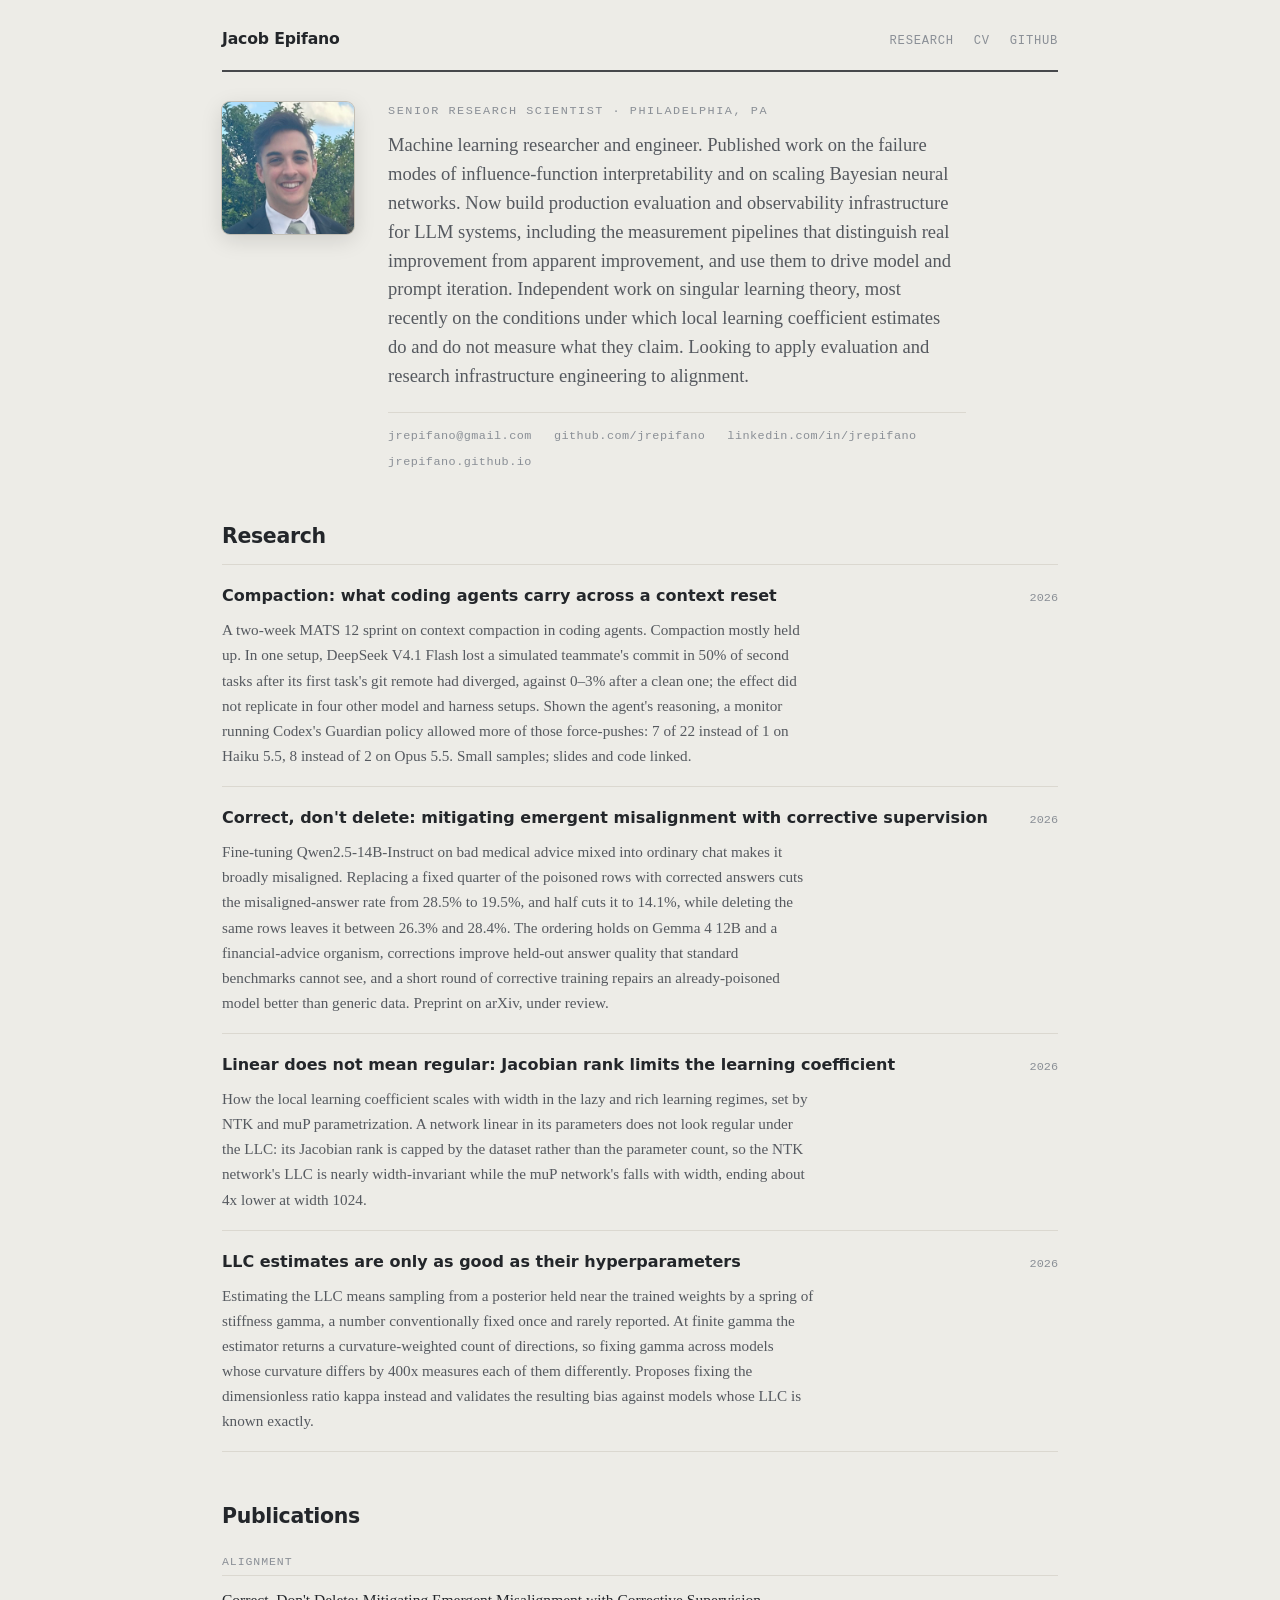
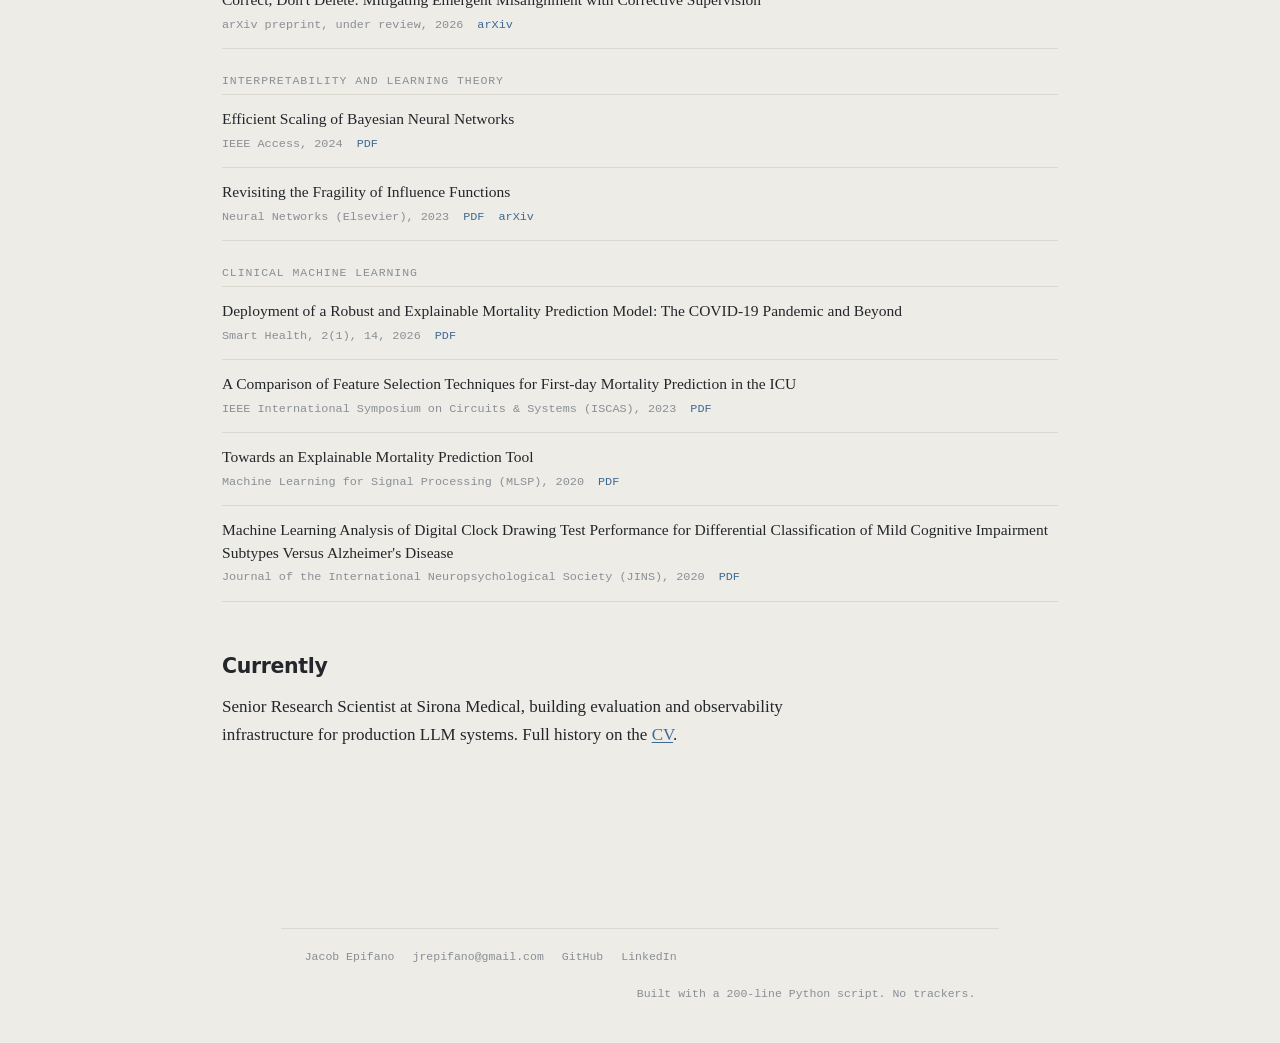
==== commit 6abc27b7: "Post: compaction sprint summary with links to the slides and code Co-Authored-By: Claude Opus 5.5 <n" ====
--- a/index.html
+++ b/index.html
@@ -37,6 +37,13 @@
   <section class="block">
     <h2>Research</h2>
     
+    <div class="entry">
+      <div class="entry-head">
+        <div class="t"><a href="/research/compaction-sprint/">Compaction: what coding agents carry across a context reset</a></div>
+        <div class="when">2026</div>
+      </div>
+      <div class="desc">A two-week MATS 12 sprint on context compaction in coding agents. Compaction mostly held up. In one setup, DeepSeek V4.1 Flash lost a simulated teammate's commit in 50% of second tasks after its first task's git remote had diverged, against 0–3% after a clean one; the effect did not replicate in four other model and harness setups. Shown the agent's reasoning, a monitor running Codex's Guardian policy allowed more of those force-pushes: 7 of 22 instead of 1 on Haiku 5.5, 8 instead of 2 on Opus 5.5. Small samples; slides and code linked.</div>
+    </div>
     <div class="entry">
       <div class="entry-head">
         <div class="t"><a href="/research/locate-and-rewrite/">Correct, don't delete: mitigating emergent misalignment with corrective supervision</a></div>
